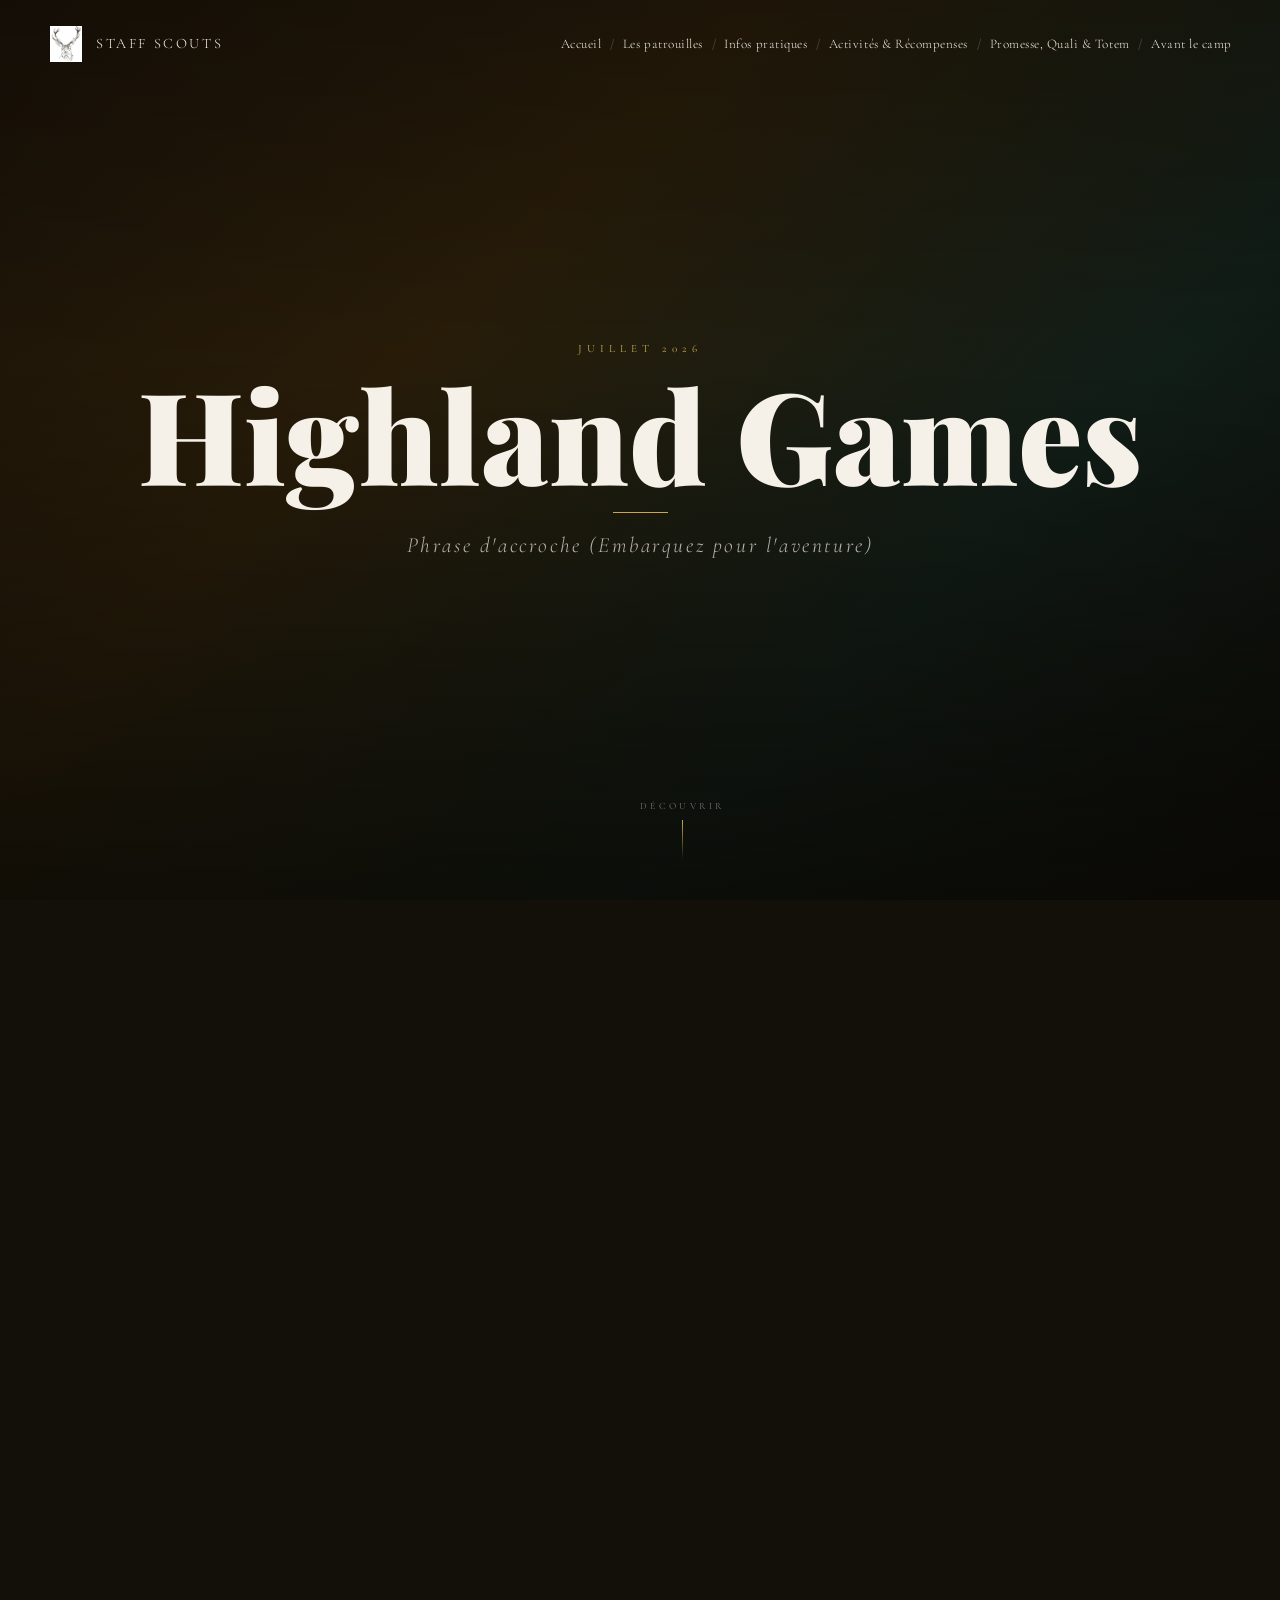
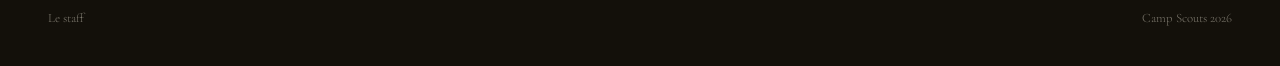
==== index.html @ 3e89b61b "logo staff scout" ====
<!DOCTYPE html>
<html lang="fr">
<head>
  <meta charset="UTF-8" />
  <meta name="viewport" content="width=device-width, initial-scale=1.0" />
  <title>Highland Games — Camp Scouts 2026</title>
  <link rel="preconnect" href="https://fonts.googleapis.com" />
  <link rel="preconnect" href="https://fonts.gstatic.com" crossorigin />
  <link href="https://fonts.googleapis.com/css2?family=Playfair+Display:ital,wght@0,700;0,900;1,700&family=Cormorant+Garamond:ital,wght@0,300;0,400;0,600;1,300;1,400&display=swap" rel="stylesheet" />
  <link rel="stylesheet" href="/assets/css/style.css" />
  <style>
    /* ── HERO ── */
    .hero {
      position: relative;
      height: 100vh;
      display: flex;
      flex-direction: column;
      overflow: hidden;
    }
    .hero-bg-fallback {
      position: absolute; inset: 0;
      background: linear-gradient(135deg, #1a1208 0%, #2c1f0a 35%, #12201a 70%, #0d0b08 100%);
    }
    .hero-bg {
      position: absolute; inset: 0;
      background-image: url('/assets/images/hero.jpg');
      background-size: cover;
      background-position: center;
      animation: slowZoom 18s ease-out forwards;
    }
    .hero-overlay {
      position: absolute; inset: 0;
      background: linear-gradient(to bottom, rgba(10,8,4,0.4) 0%, rgba(10,8,4,0.1) 40%, rgba(10,8,4,0.75) 100%);
    }
    @keyframes slowZoom {
      from { transform: scale(1.06); }
      to   { transform: scale(1.0); }
    }
    .hero-content {
      position: relative; z-index: 10;
      flex: 1;
      display: flex;
      flex-direction: column;
      align-items: center;
      justify-content: center;
      text-align: center;
      gap: 1.2rem;
    }
    .hero-eyebrow {
      font-size: 0.7rem;
      letter-spacing: 0.45em;
      text-transform: uppercase;
      color: var(--gold);
      opacity: 0;
      animation: fadeUp 0.9s ease 0.5s forwards;
    }
    .hero-title {
      font-family: 'Playfair Display', serif;
      font-size: clamp(4rem, 10vw, 8.5rem);
      font-weight: 900;
      line-height: 0.93;
      color: var(--cream);
      opacity: 0;
      animation: fadeUp 0.9s ease 0.75s forwards;
    }
    .hero-rule {
      width: 55px; height: 1px;
      background: var(--gold);
      opacity: 0;
      animation: fadeUp 0.9s ease 0.95s forwards;
    }
    .hero-sub {
      font-size: clamp(1rem, 2vw, 1.35rem);
      font-style: italic;
      font-weight: 300;
      color: rgba(245,240,232,0.72);
      letter-spacing: 0.12em;
      opacity: 0;
      animation: fadeUp 0.9s ease 1.1s forwards;
    }
    .scroll-hint {
      position: absolute;
      bottom: 2.5rem; left: 50%;
      transform: translateX(-50%);
      z-index: 10;
      display: flex;
      flex-direction: column;
      align-items: center;
      gap: 0.5rem;
      opacity: 0;
      animation: fadeUp 0.9s ease 1.5s forwards;
    }
    .scroll-hint span {
      font-size: 0.6rem;
      letter-spacing: 0.35em;
      text-transform: uppercase;
      color: rgba(245,240,232,0.45);
    }
    .scroll-line {
      width: 1px; height: 40px;
      background: linear-gradient(to bottom, var(--gold), transparent);
      animation: pulse 2s ease-in-out infinite;
    }
    @keyframes pulse {
      0%,100% { opacity: 0.4; } 50% { opacity: 1; }
    }

    /* ── INTRO ── */
    #intro { background: var(--dark2); }

    .theme-grid {
      display: grid;
      grid-template-columns: 1fr 1fr;
      gap: 4rem;
      align-items: center;
    }

    .theme-text p {
      font-size: 1.05rem;
      font-weight: 300;
      line-height: 1.9;
      color: var(--text);
      margin-bottom: 1.1rem;
    }
    .theme-text strong { color: var(--cream); font-weight: 600; }
    .signature {
      margin-top: 2rem;
      padding-top: 1.5rem;
      border-top: 1px solid rgba(201,168,76,0.2);
      font-style: italic;
      font-size: 0.95rem;
      color: var(--muted);
      line-height: 1.7;
    }

    .img-placeholder { aspect-ratio: 4/3; }

    .itinerary-banner {
      width: 100%;
      aspect-ratio: 16/5;
      background: var(--dark3);
      border-top: 1px solid rgba(201,168,76,0.15);
      border-bottom: 1px solid rgba(201,168,76,0.15);
      display: flex;
      flex-direction: column;
      align-items: center;
      justify-content: center;
      gap: 0.75rem;
      color: var(--muted);
      font-size: 0.75rem;
      letter-spacing: 0.12em;
      text-transform: uppercase;
      margin-top: 4rem;
    }
    .itinerary-banner svg {
      width: 32px; height: 32px;
      stroke: rgba(201,168,76,0.3);
      fill: none; stroke-width: 1;
    }

    /* ── QUICK LINKS ── */
    #quicklinks { background: var(--dark); }

    .links-grid {
      display: grid;
      grid-template-columns: repeat(3, 1fr);
      gap: 1.5rem;
    }

    .link-card {
      display: block;
      padding: 2rem 1.5rem;
      border: 1px solid rgba(201,168,76,0.2);
      text-decoration: none;
      color: var(--text);
      transition: all 0.3s ease;
      position: relative;
      overflow: hidden;
    }
    .link-card::before {
      content: '';
      position: absolute; inset: 0;
      background: rgba(201,168,76,0.04);
      opacity: 0;
      transition: opacity 0.3s;
    }
    .link-card:hover::before { opacity: 1; }
    .link-card:hover { border-color: rgba(201,168,76,0.5); }

    .link-card-tag {
      font-size: 0.6rem;
      letter-spacing: 0.35em;
      text-transform: uppercase;
      color: var(--gold);
      display: block;
      margin-bottom: 0.75rem;
    }
    .link-card h3 {
      font-family: 'Playfair Display', serif;
      font-size: 1.3rem;
      font-weight: 700;
      color: var(--cream);
      margin-bottom: 0.5rem;
    }
    .link-card p {
      font-size: 0.9rem;
      font-weight: 300;
      line-height: 1.6;
      color: var(--muted);
    }
    .link-card-arrow {
      display: block;
      margin-top: 1.5rem;
      font-size: 0.7rem;
      letter-spacing: 0.2em;
      text-transform: uppercase;
      color: var(--gold);
    }

    @media (max-width: 860px) {
      .theme-grid { grid-template-columns: 1fr; gap: 2.5rem; }
      .links-grid { grid-template-columns: 1fr; }
    }
  </style>
</head>
<body>

  <nav id="navbar">
    <a class="nav-logo" href="/">
      <img src="assets/images/logo_scout.png" alt="Logo Staff Scouts" />
      <span>Staff Scouts</span>
    </a>
    <ul class="nav-links">
      <li><a href="/">Accueil</a></li>
      <li><a href="/patrouilles">Les patrouilles</a></li>
      <li><a href="/infos">Infos pratiques</a></li>
      <li><a href="/activites">Activités &amp; Récompenses</a></li>
      <li><a href="/promesse">Promesse, Quali &amp; Totem</a></li>
      <li><a href="/avant">Avant le camp</a></li>
      <!-- <li><a href="/recap">Récap 2024–2025</a></li> -->
    </ul>
    <button class="burger" id="burger" aria-label="Menu">
      <span></span><span></span><span></span>
    </button>
  </nav>

  <div class="mobile-menu" id="mobileMenu">
    <a href="/" onclick="closeMenu()">Accueil</a>
    <a href="/patrouilles" onclick="closeMenu()">Les patrouilles</a>
    <a href="/infos" onclick="closeMenu()">Infos pratiques</a>
    <a href="/activites" onclick="closeMenu()">Activités &amp; Récompenses</a>
    <a href="/promesse" onclick="closeMenu()">Promesse, Quali &amp; Totem</a>
    <a href="/avant" onclick="closeMenu()">Avant le camp</a>
    <!-- <a href="/recap" onclick="closeMenu()">Récap 2024–2025</a> -->
  </div>

  <!-- HERO -->
  <section class="hero">
    <div class="hero-bg-fallback"></div>
    <div class="hero-bg"></div>
    <div class="hero-overlay"></div>
    <div class="hero-content">
      <span class="hero-eyebrow">Juillet 2026</span>
      <h1 class="hero-title">Highland Games</h1>
      <div class="hero-rule"></div>
      <p class="hero-sub">Phrase d'accroche (Embarquez pour l'aventure)</p>
    </div>
    <div class="scroll-hint">
      <span>Découvrir</span>
      <div class="scroll-line"></div>
    </div>
  </section>

  <!-- PRÉSENTATION -->
  <section id="intro">
    <div class="container-wide">
      <div class="theme-grid">
        <div class="theme-text reveal">
          <span class="section-tag">Le camp</span>
          <h2 class="section-title">Présentation du thème</h2>
          <div class="section-rule"></div>
          <p>Chers scouts, chers parents,</p>
          <p>Cet été, mettez votre kilt, saisissez votre hache et préparez-vous à en découdre… Les <strong>Highland Games</strong> vous attendent ! S'organisant tous les ans durant le printemps et l'été, les Highland Games sont une compétition sportive où des équipes s'affrontent dans le but de célébrer la culture écossaise. C'est une grande fête où les équipes s'affrontent sur des épreuves typiquement écossaises telles que le lancer de  perches, le tir à la corde ou encore le concours de cornemuse.</p>
          <p>Mais les Highland Games ne sont pas de simples compétitions, c'est tout un monde. Les landes brumeuses, les châteaux de pierre et les cornemuses qui résonnent et les clans prêts à tout pour défendre leur honneur créent une ambiance unique. Chaque patrouille formera son propre clan, avec ses couleurs, ses forces et ses traditions.</p>
          <p>À travers épreuves, constructions, veillées, ce camp sera placé sous le signe du dépassement de soi, de la solidarité et de la fraternité.</p>
          <p>Prêts à relever le défi ? Les tambours résonnent et les Highlands n'attendent plus que vous.</p>
          <div class="signature">
            Scoutement vôtre,<br>
            <strong style="color:var(--cream)">Le staff</strong> — Isard, Wapiti, Coendou, Koala et Brolga
          </div>
        </div>
        <div class="img-placeholder reveal">
          <svg viewBox="0 0 24 24"><rect x="3" y="3" width="18" height="18" rx="1"/><path d="M3 9h18M9 21V9"/></svg>
          Image du thème
        </div>
      </div>
    </div>
    <div class="itinerary-banner reveal">
      <svg viewBox="0 0 24 24"><circle cx="12" cy="12" r="10"/><path d="M2 12h20M12 2a15.3 15.3 0 0 1 4 10 15.3 15.3 0 0 1-4 10 15.3 15.3 0 0 1-4-10A15.3 15.3 0 0 1 12 2z"/></svg>
      Carte de l'itinéraire
    </div>
  </section>

  <!-- QUICK LINKS -->
  <section id="quicklinks">
    <div class="container-wide">
      <div style="text-align:center; margin-bottom:3rem;" class="reveal">
        <!-- <span class="section-tag">Navigation</span> -->
        <h2 class="section-title">Explorer le site</h2>
        <div class="section-rule centered"></div>
      </div>
      <div class="links-grid">
        <a class="link-card reveal" href="/patrouilles">
          <!-- <span class="link-card-tag">Organisation</span> -->
          <h3>Les patrouilles</h3>
          <p>Découvre ton clan et son histoire</p>
          <span class="link-card-arrow">Voir →</span>
        </a>
        <a class="link-card reveal" href="/infos">
          <!-- <span class="link-card-tag">Logistique</span> -->
          <h3>Infos pratiques</h3>
          <p>Dates, heures, emplacement du camp, prix du camp et documents à remplir.</p>
          <span class="link-card-arrow">Voir →</span>
        </a>
        <a class="link-card reveal" href="/avant">
          <!-- <span class="link-card-tag">Préparation</span> -->
          <h3>Avant le camp</h3>
          <p>Liste du matériel, documents à remettre et informations pour les parents.</p>
          <span class="link-card-arrow">Voir →</span>
        </a>
        <a class="link-card reveal" href="/activites">
          <!-- <span class="link-card-tag">Programme</span> -->
          <h3>Activités &amp; Récompenses</h3>
          <p>Découvrez les activités qui rythmeront le camp !</p>
          <span class="link-card-arrow">Voir →</span>
        </a>
        <a class="link-card reveal" href="/promesse">
          <!-- <span class="link-card-tag">Moments forts</span> -->
          <h3>Promesse, Quali &amp; Totem</h3>
          <p>Les grandes cérémonies qui marqueront ce camp.</p>
          <span class="link-card-arrow">Voir →</span>
        </a>
        <!-- <a class="link-card reveal" href="/recap">
          <span class="link-card-tag">Rétrospective</span>
          <h3>Récap 2024–2025</h3>
          <p>Retour sur l'année écoulée : charte, événements et moments partagés.</p>
          <span class="link-card-arrow">Voir →</span>
        </a> -->
      </div>
    </div>
  </section>

  <footer>
    <span>Le staff</span>
    <span>Camp Scouts 2026</span>
  </footer>

  <script src="/assets/js/main.js"></script>
</body>
</html>
---- assets/css/style.css ----
*, *::before, *::after { margin: 0; padding: 0; box-sizing: border-box; }

:root {
  --gold:       #c9a84c;
  --gold-light: #e8cc85;
  --cream:      #f5f0e8;
  --dark:       #0d0b08;
  --dark2:      #13100a;
  --dark3:      #1c1710;
  --text:       #d4cdc0;
  --muted:      rgba(212, 205, 192, 0.55);
}

html { scroll-behavior: smooth; }

body {
  font-family: 'Cormorant Garamond', serif;
  background: var(--dark);
  color: var(--text);
  overflow-x: hidden;
}

/* ── NAVBAR ── */
nav {
  position: fixed;
  top: 0; left: 0; right: 0;
  z-index: 100;
  display: flex;
  align-items: center;
  justify-content: space-between;
  padding: 1.6rem 3rem;
  transition: background 0.4s ease, padding 0.4s ease;
}

nav.scrolled {
  background: rgba(13, 11, 8, 0.92);
  backdrop-filter: blur(12px);
  padding: 1rem 3rem;
  border-bottom: 1px solid rgba(201, 168, 76, 0.15);
}

/* Sur les pages sans hero, la navbar est toujours opaque */
nav.opaque {
  background: rgba(13, 11, 8, 0.97);
  backdrop-filter: blur(12px);
  padding: 1rem 3rem;
  border-bottom: 1px solid rgba(201, 168, 76, 0.15);
}

.nav-logo {
  display: flex;
  align-items: center;
  gap: 0.75rem;
  text-decoration: none;
  color: var(--cream);
}

.nav-logo svg {
  width: 32px; height: 32px;
  fill: none;
  stroke: var(--cream);
  stroke-width: 1.5;
  stroke-linecap: round;
}

.nav-logo img {
  width: 36px;
  height: 36px;
  object-fit: contain;
}

.nav-logo span {
  font-size: 0.9rem;
  font-weight: 300;
  letter-spacing: 0.18em;
  text-transform: uppercase;
}

.nav-links {
  display: flex;
  align-items: center;
  list-style: none;
}

.nav-links li { display: flex; align-items: center; }

.nav-links li:not(:last-child)::after {
  content: '/';
  color: rgba(245,240,232,0.3);
  margin: 0 0.55rem;
  font-size: 0.8rem;
}

.nav-links a {
  color: var(--cream);
  text-decoration: none;
  font-size: 0.82rem;
  font-weight: 300;
  letter-spacing: 0.04em;
  transition: color 0.25s;
  white-space: nowrap;
}

.nav-links a:hover,
.nav-links a.active { color: var(--gold); }

/* Burger */
.burger {
  display: none;
  flex-direction: column;
  gap: 5px;
  cursor: pointer;
  background: none;
  border: none;
  padding: 4px;
}
.burger span {
  display: block;
  width: 24px; height: 1px;
  background: var(--cream);
  transition: all 0.3s ease;
}
.burger.open span:nth-child(1) { transform: translateY(6px) rotate(45deg); }
.burger.open span:nth-child(2) { opacity: 0; }
.burger.open span:nth-child(3) { transform: translateY(-6px) rotate(-45deg); }

.mobile-menu {
  display: none;
  position: fixed;
  inset: 0;
  background: rgba(13,11,8,0.97);
  z-index: 99;
  flex-direction: column;
  align-items: center;
  justify-content: center;
  gap: 2rem;
}
.mobile-menu.open { display: flex; }
.mobile-menu a {
  color: var(--cream);
  text-decoration: none;
  font-family: 'Playfair Display', serif;
  font-size: 2rem;
  font-weight: 700;
  transition: color 0.25s;
}
.mobile-menu a:hover { color: var(--gold); }

/* ── PAGE HEADER (pages sans hero) ── */
.page-header {
  padding: 10rem 2rem 5rem;
  text-align: center;
  background: var(--dark2);
  border-bottom: 1px solid rgba(201,168,76,0.15);
}

.page-tag {
  font-size: 0.65rem;
  letter-spacing: 0.4em;
  text-transform: uppercase;
  color: var(--gold);
  font-weight: 400;
  display: block;
  margin-bottom: 1rem;
}

.page-title {
  font-family: 'Playfair Display', serif;
  font-size: clamp(2.5rem, 6vw, 4.5rem);
  font-weight: 900;
  color: var(--cream);
  line-height: 1;
}

.page-rule {
  width: 45px; height: 1px;
  background: var(--gold);
  margin: 1.5rem auto 0;
}

/* ── SECTIONS COMMUNES ── */
section { padding: 6rem 0; }

.container {
  max-width: 900px;
  margin: 0 auto;
  padding: 0 2rem;
}

.container-wide {
  max-width: 1100px;
  margin: 0 auto;
  padding: 0 2rem;
}

.section-tag {
  font-size: 0.65rem;
  letter-spacing: 0.4em;
  text-transform: uppercase;
  color: var(--gold);
  font-weight: 400;
  display: block;
  margin-bottom: 1rem;
}

.section-title {
  font-family: 'Playfair Display', serif;
  font-size: clamp(2rem, 5vw, 3.2rem);
  font-weight: 700;
  color: var(--cream);
  line-height: 1.1;
}

.section-rule {
  width: 45px; height: 1px;
  background: var(--gold);
  margin: 1.5rem 0 2rem;
}

.section-rule.centered { margin: 1.5rem auto 2rem; }

/* ── PLACEHOLDERS ── */
.img-placeholder {
  background: var(--dark3);
  border: 1px solid rgba(201,168,76,0.2);
  display: flex;
  flex-direction: column;
  align-items: center;
  justify-content: center;
  gap: 0.75rem;
  color: var(--muted);
  font-size: 0.75rem;
  letter-spacing: 0.12em;
  text-transform: uppercase;
}

.img-placeholder svg {
  width: 32px; height: 32px;
  stroke: rgba(201,168,76,0.3);
  fill: none; stroke-width: 1;
}

.video-wrapper {
  position: relative;
  width: 100%;
  aspect-ratio: 16/9;
  background: var(--dark3);
  border: 1px solid rgba(201,168,76,0.15);
  overflow: hidden;
}

.video-wrapper iframe {
  position: absolute; inset: 0;
  width: 100%; height: 100%;
  border: none;
}

.video-placeholder {
  position: absolute; inset: 0;
  display: flex;
  flex-direction: column;
  align-items: center;
  justify-content: center;
  gap: 1rem;
  color: var(--muted);
  font-size: 0.75rem;
  letter-spacing: 0.12em;
  text-transform: uppercase;
}

.video-placeholder svg {
  width: 48px; height: 48px;
  stroke: rgba(201,168,76,0.3);
  fill: none; stroke-width: 1;
}

/* ── BOUTONS ── */
.btn-download {
  display: inline-flex;
  align-items: center;
  gap: 0.6rem;
  padding: 0.75rem 1.5rem;
  border: 1px solid rgba(201,168,76,0.5);
  color: var(--gold);
  text-decoration: none;
  font-size: 0.78rem;
  letter-spacing: 0.15em;
  text-transform: uppercase;
  font-family: 'Cormorant Garamond', serif;
  background: transparent;
  transition: all 0.25s ease;
  cursor: pointer;
}

.btn-download:hover {
  background: rgba(201,168,76,0.08);
  border-color: var(--gold);
  color: var(--gold-light);
}

.btn-download svg {
  width: 14px; height: 14px;
  stroke: currentColor; fill: none; stroke-width: 1.5;
}

/* ── FOOTER ── */
footer {
  background: var(--dark2);
  border-top: 1px solid rgba(201,168,76,0.15);
  padding: 2.5rem 3rem;
  display: flex;
  align-items: center;
  justify-content: space-between;
  font-size: 0.8rem;
  font-weight: 300;
  color: var(--muted);
}

/* ── ANIMATIONS ── */
@keyframes fadeUp {
  from { opacity: 0; transform: translateY(22px); }
  to   { opacity: 1; transform: translateY(0); }
}

.reveal {
  opacity: 0;
  transform: translateY(28px);
  transition: opacity 0.8s ease, transform 0.8s ease;
}
.reveal.visible { opacity: 1; transform: translateY(0); }

/* ── RESPONSIVE ── */
@media (max-width: 860px) {
  nav, nav.opaque { padding: 1.4rem 1.5rem; }
  nav.scrolled    { padding: 0.9rem 1.5rem; }
  .nav-links { display: none; }
  .burger    { display: flex; }
  footer { flex-direction: column; gap: 0.5rem; text-align: center; }
}
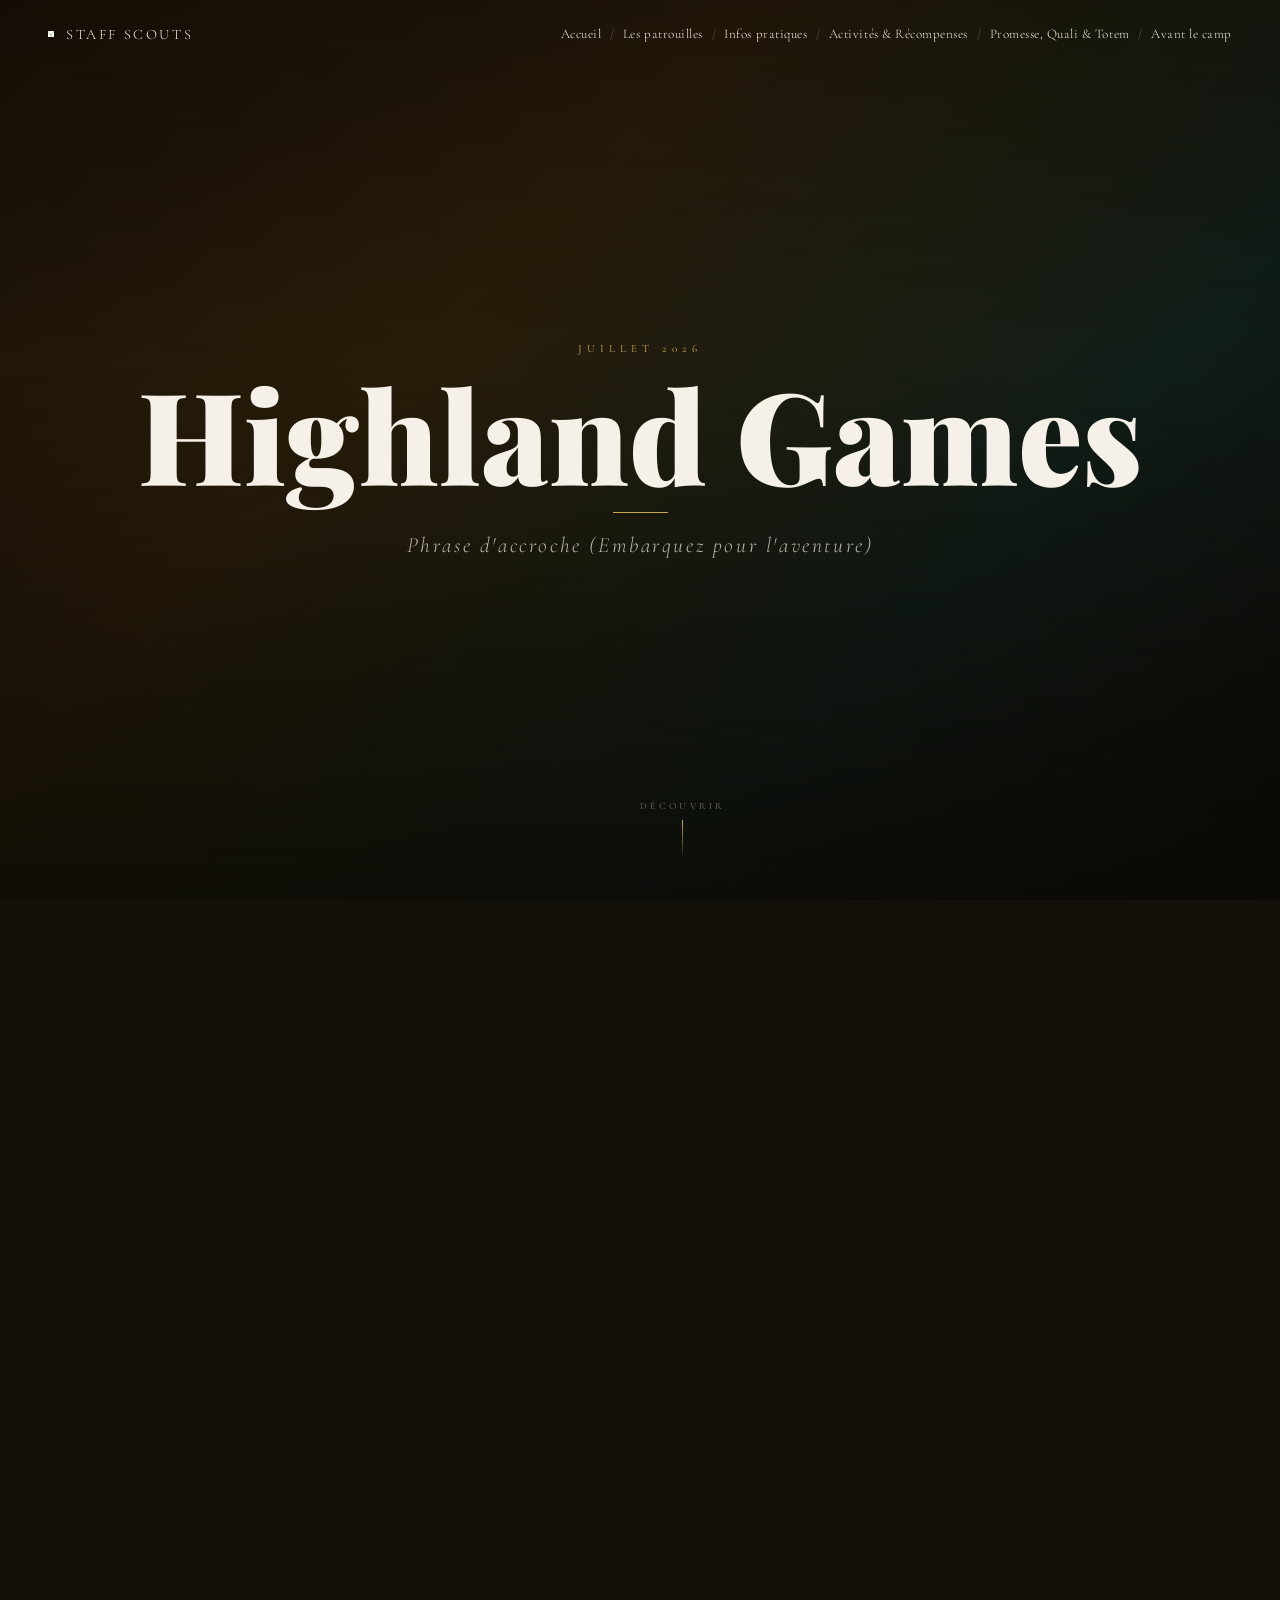
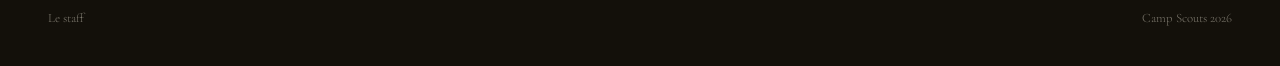
==== commit 43aefa48: "test background image" ====
--- a/index.html
+++ b/index.html
@@ -23,7 +23,7 @@
     }
     .hero-bg {
       position: absolute; inset: 0;
-      background-image: url('/assets/images/hero.jpg');
+      background-image: url('/assets/images/highland_1');
       background-size: cover;
       background-position: center;
       animation: slowZoom 18s ease-out forwards;
--- a/assets/css/style.css
+++ b/assets/css/style.css
@@ -64,8 +64,8 @@
 }
 
 .nav-logo img {
-  width: 36px;
-  height: 36px;
+  width: 6px;
+  height: 6px;
   object-fit: contain;
 }
 
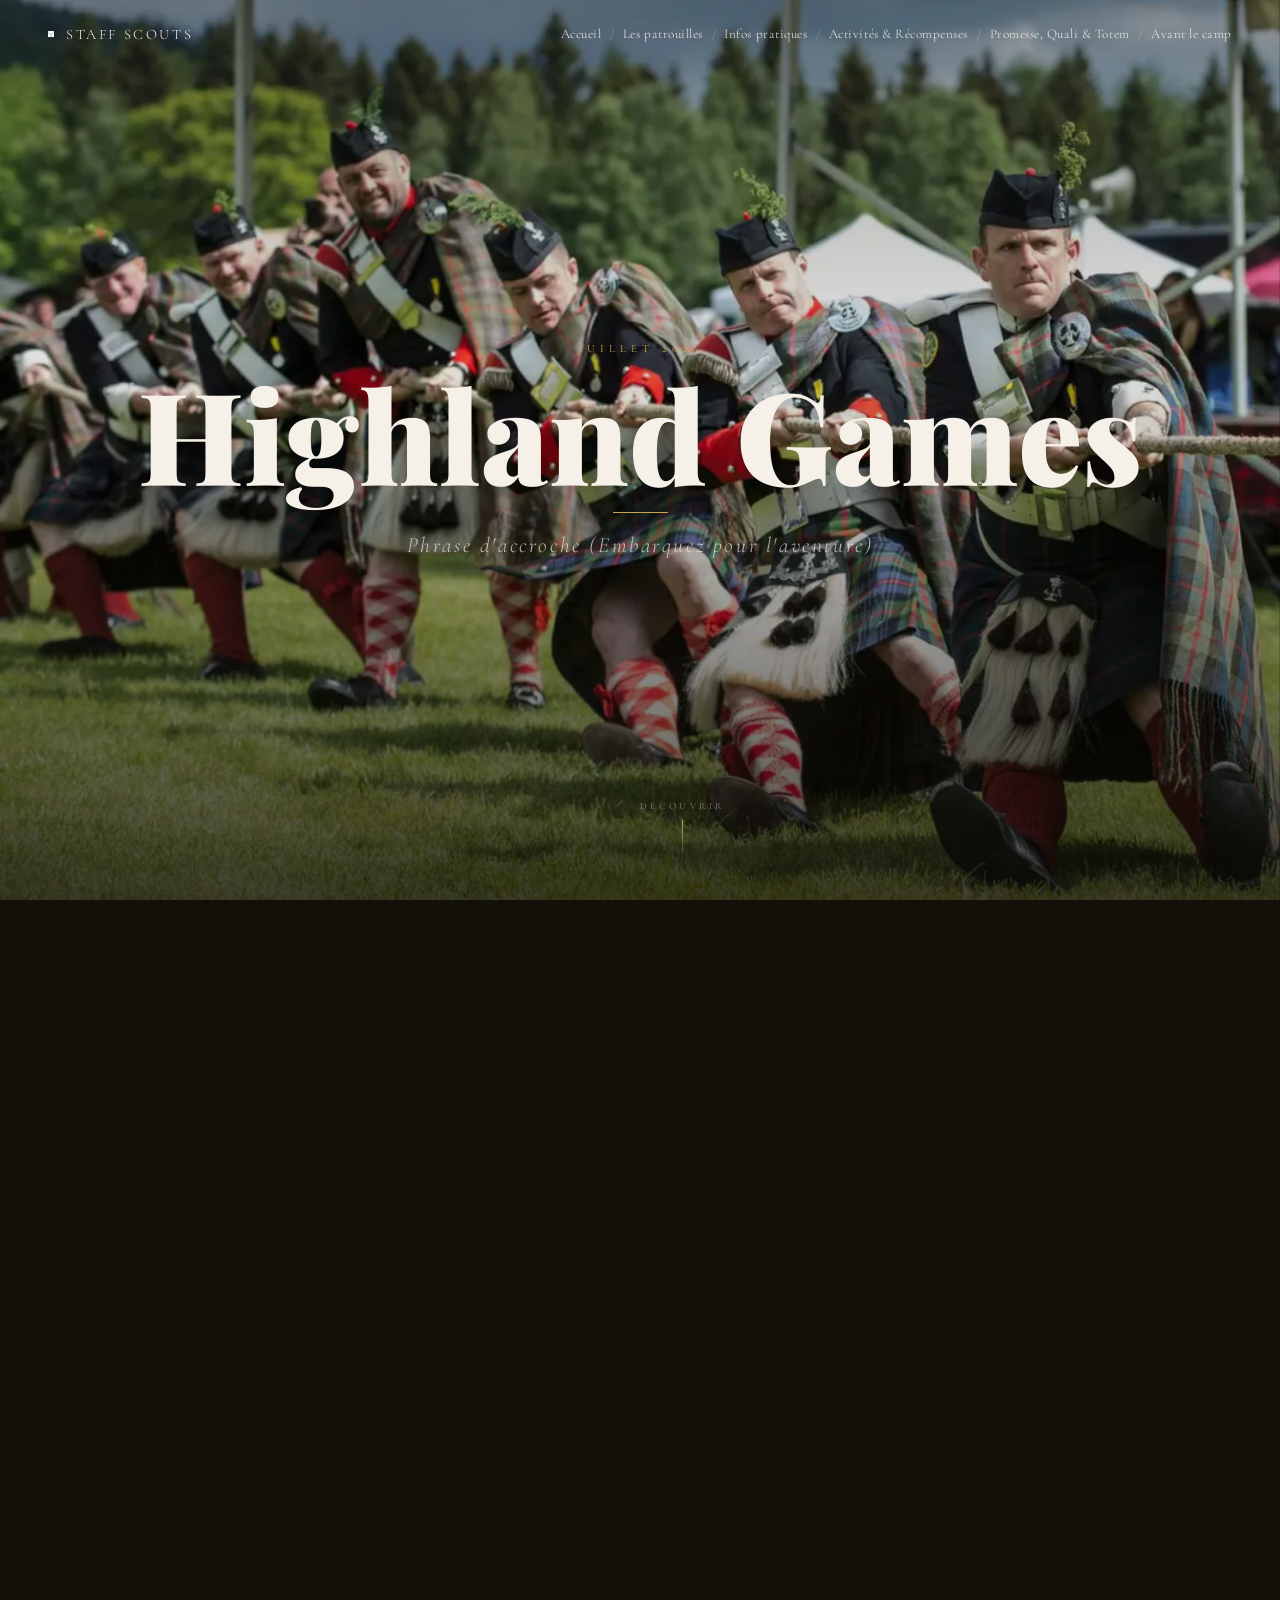
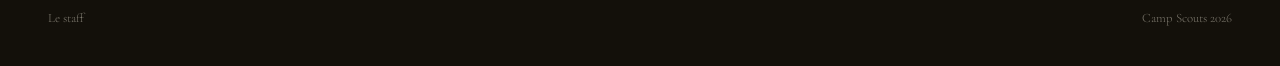
==== commit 68c26203: "image thème" ====
--- a/index.html
+++ b/index.html
@@ -23,7 +23,7 @@
     }
     .hero-bg {
       position: absolute; inset: 0;
-      background-image: url('/assets/images/highland_1');
+      background-image: url('/assets/images/highland_1.png');
       background-size: cover;
       background-position: center;
       animation: slowZoom 18s ease-out forwards;
@@ -290,7 +290,7 @@
           </div>
         </div>
         <div class="img-placeholder reveal">
-          <svg viewBox="0 0 24 24"><rect x="3" y="3" width="18" height="18" rx="1"/><path d="M3 9h18M9 21V9"/></svg>
+          <img src="/assets/images/highlands_wikipedia.jpg" alt="Image du thème" class="reveal" style="width:100%; aspect-ratio:4/3; object-fit:cover;" />
           Image du thème
         </div>
       </div>
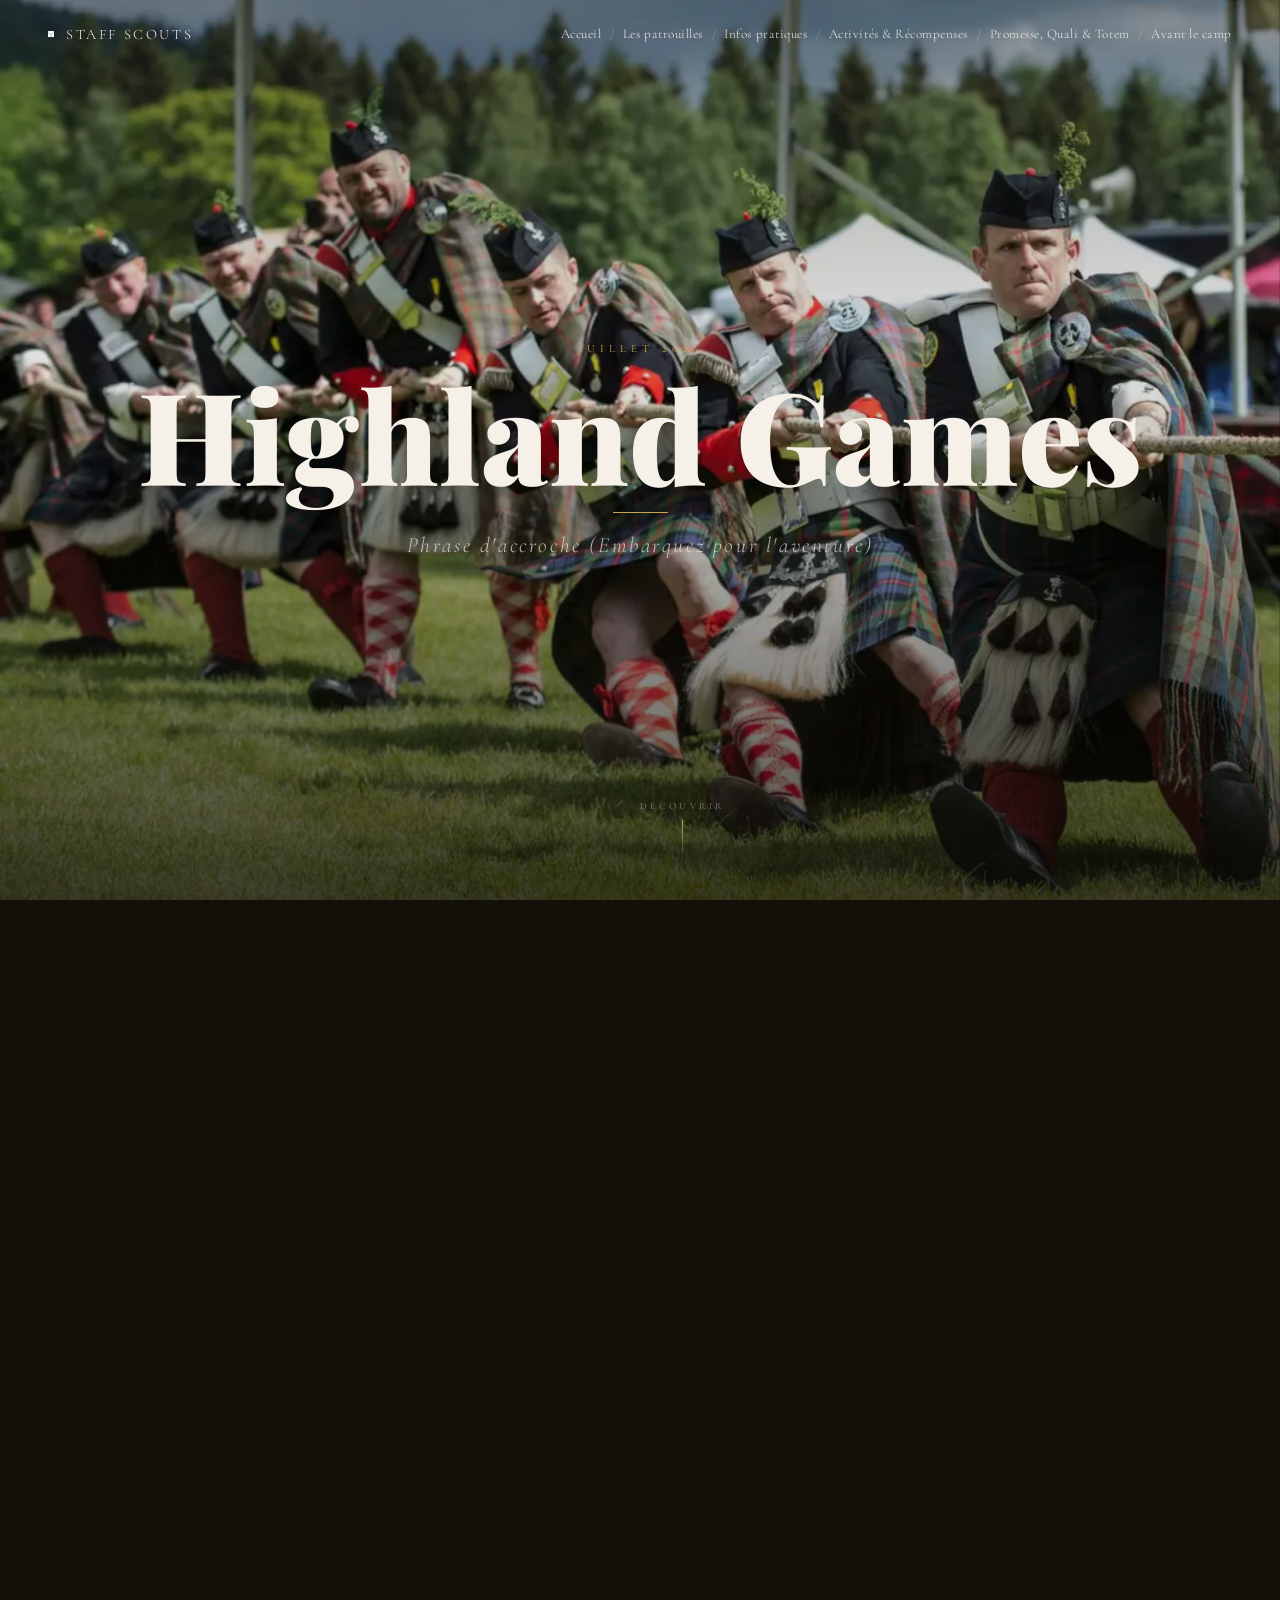
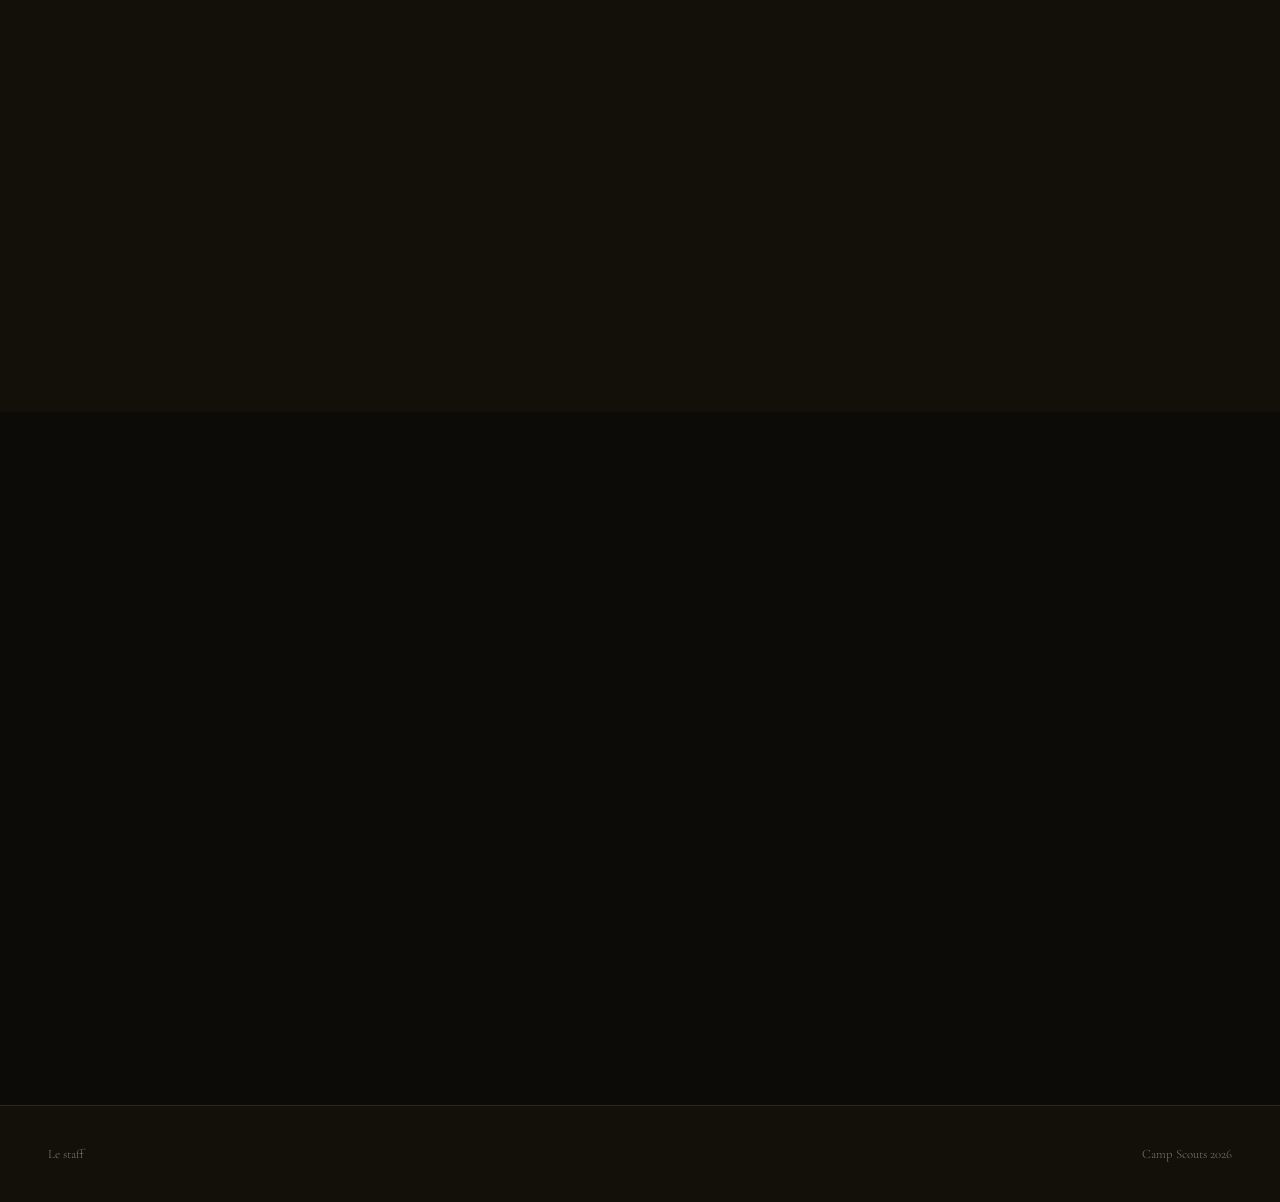
==== commit 45264730: "images of kilt and blasons" ====
--- a/index.html
+++ b/index.html
@@ -291,14 +291,13 @@
         </div>
         <div class="img-placeholder reveal">
           <img src="/assets/images/highlands_wikipedia.jpg" alt="Image du thème" class="reveal" style="width:100%; aspect-ratio:4/3; object-fit:cover;" />
-          Image du thème
         </div>
       </div>
     </div>
-    <div class="itinerary-banner reveal">
+    <!-- <div class="itinerary-banner reveal">
       <svg viewBox="0 0 24 24"><circle cx="12" cy="12" r="10"/><path d="M2 12h20M12 2a15.3 15.3 0 0 1 4 10 15.3 15.3 0 0 1-4 10 15.3 15.3 0 0 1-4-10A15.3 15.3 0 0 1 12 2z"/></svg>
       Carte de l'itinéraire
-    </div>
+    </div> -->
   </section>
 
   <!-- QUICK LINKS -->
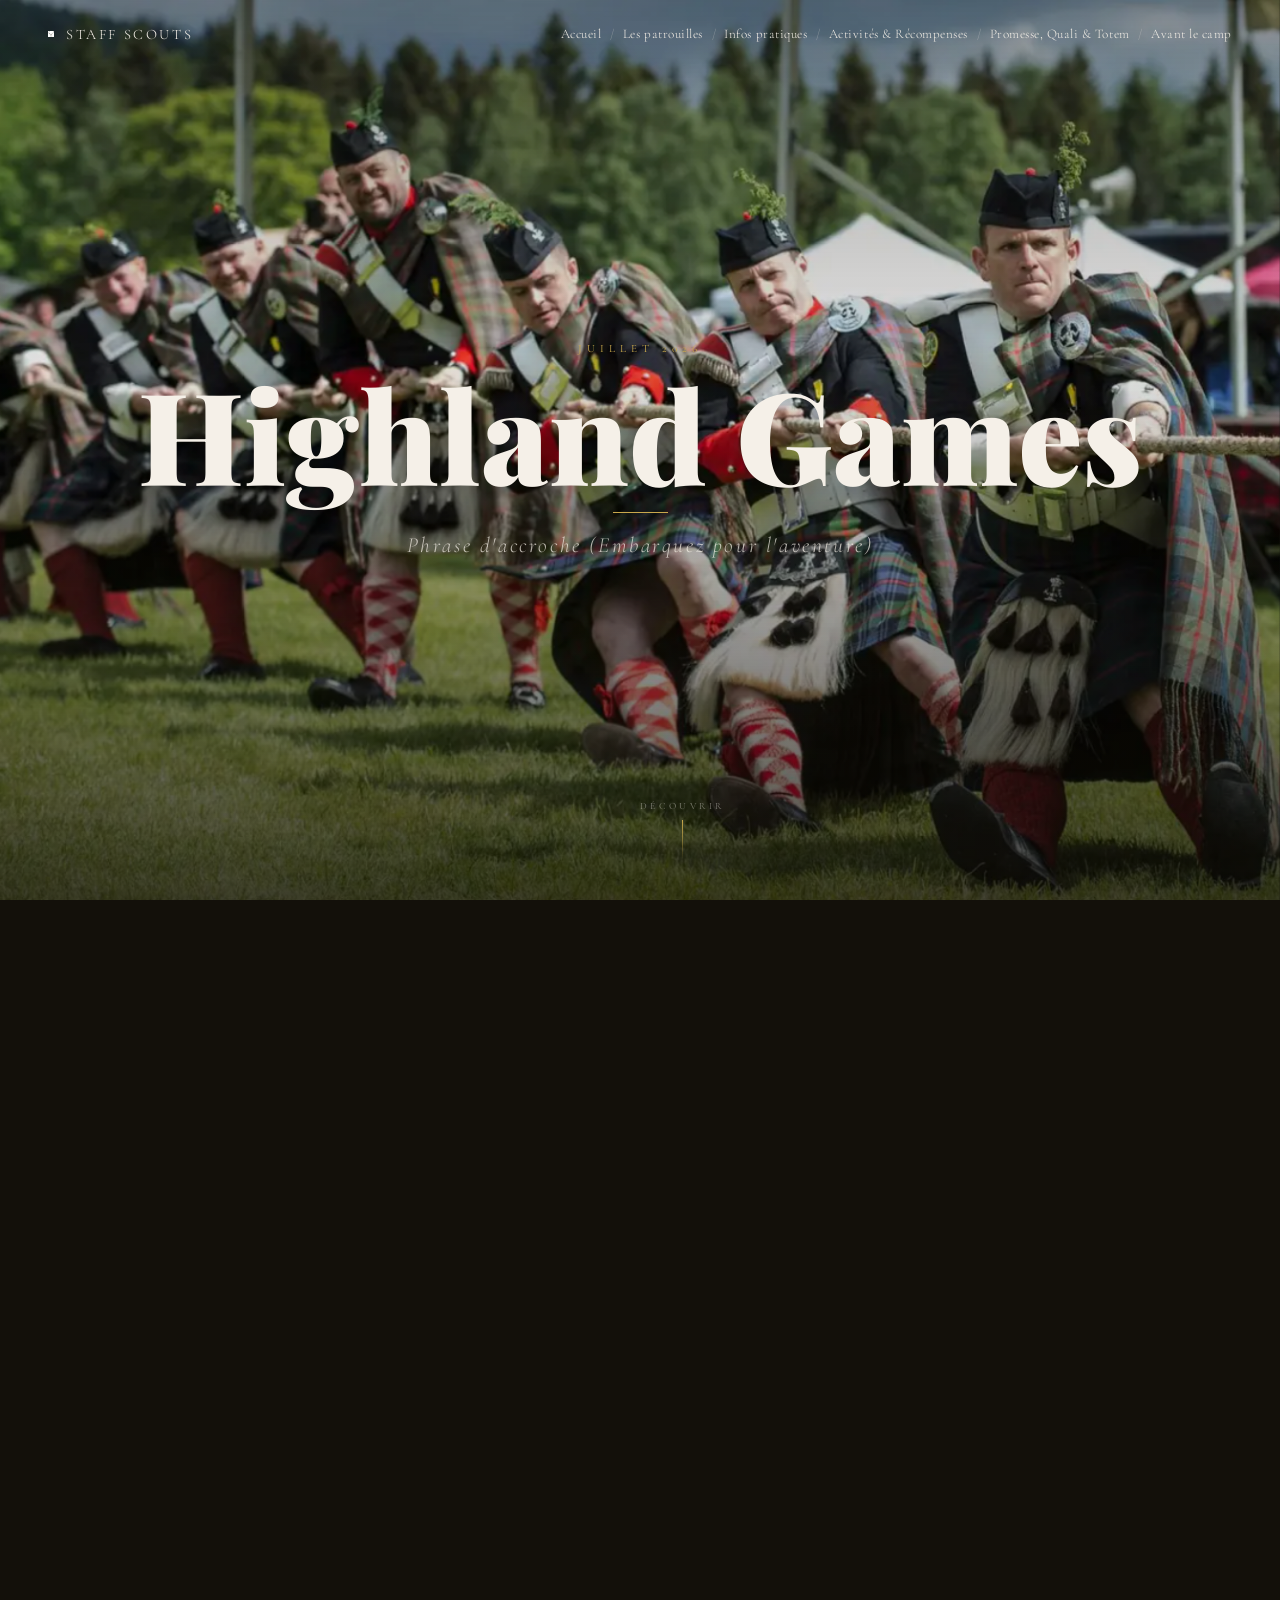
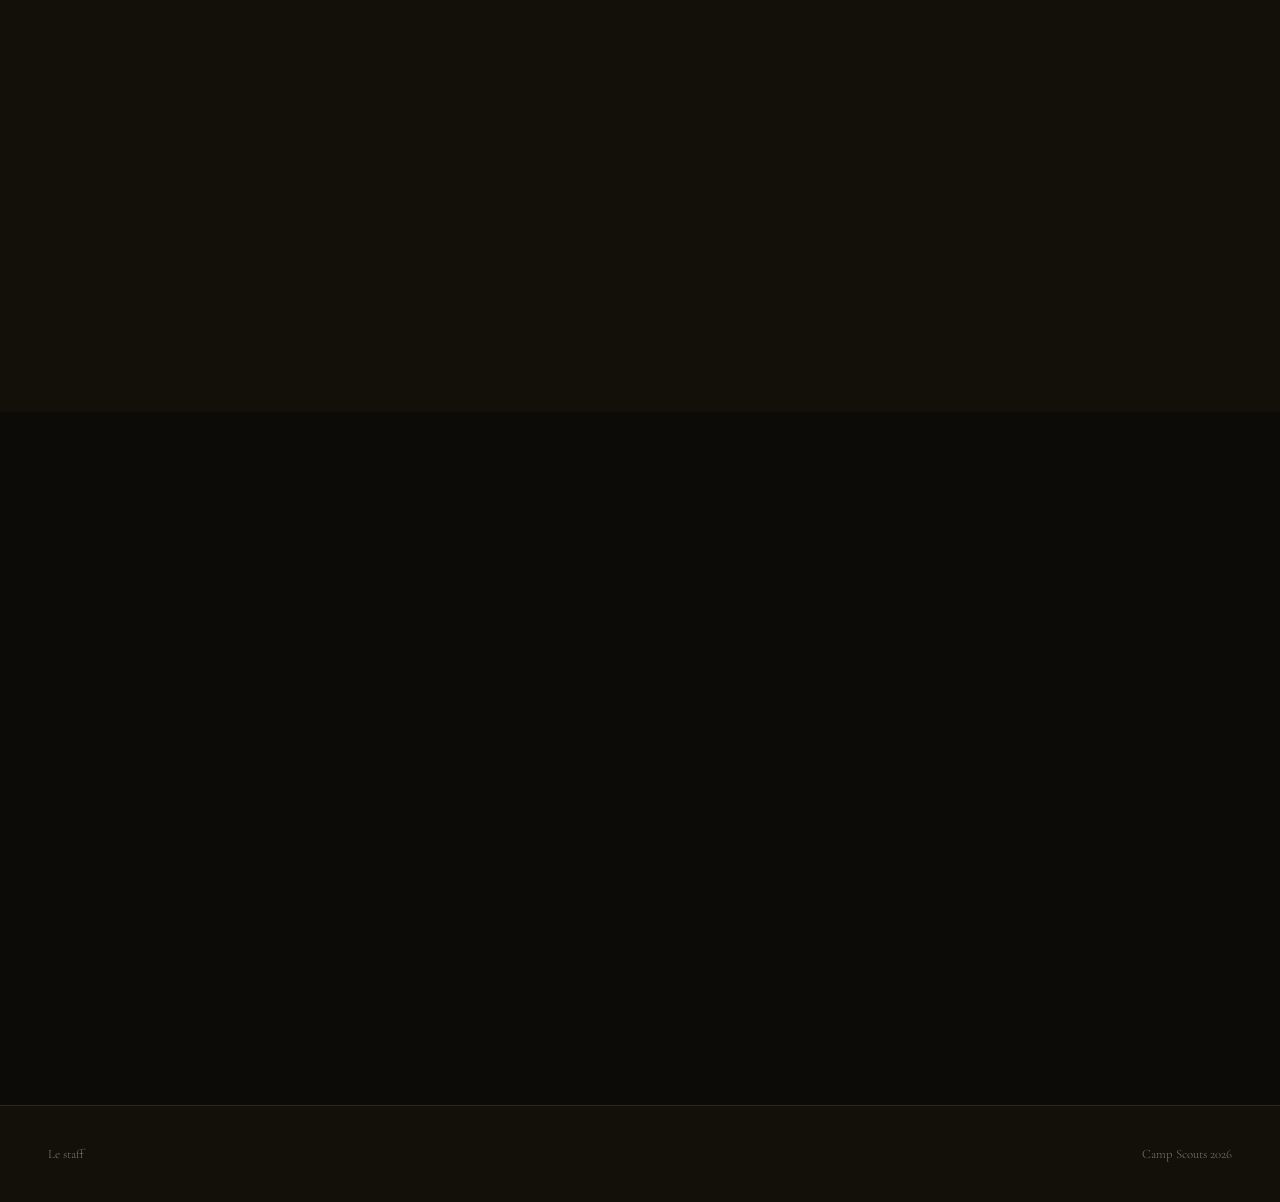
==== commit c1493b9b: "adjust shadows" ====
--- a/index.html
+++ b/index.html
@@ -53,6 +53,7 @@
       color: var(--gold);
       opacity: 0;
       animation: fadeUp 0.9s ease 0.5s forwards;
+      text-shadow: 0 3px 8px rgba(0,0,0,0.8);
     }
     .hero-title {
       font-family: 'Playfair Display', serif;
@@ -95,6 +96,7 @@
       letter-spacing: 0.35em;
       text-transform: uppercase;
       color: rgba(245,240,232,0.45);
+      text-shadow: 0 3px 8px rgba(0,0,0,0.8);
     }
     .scroll-line {
       width: 1px; height: 40px;
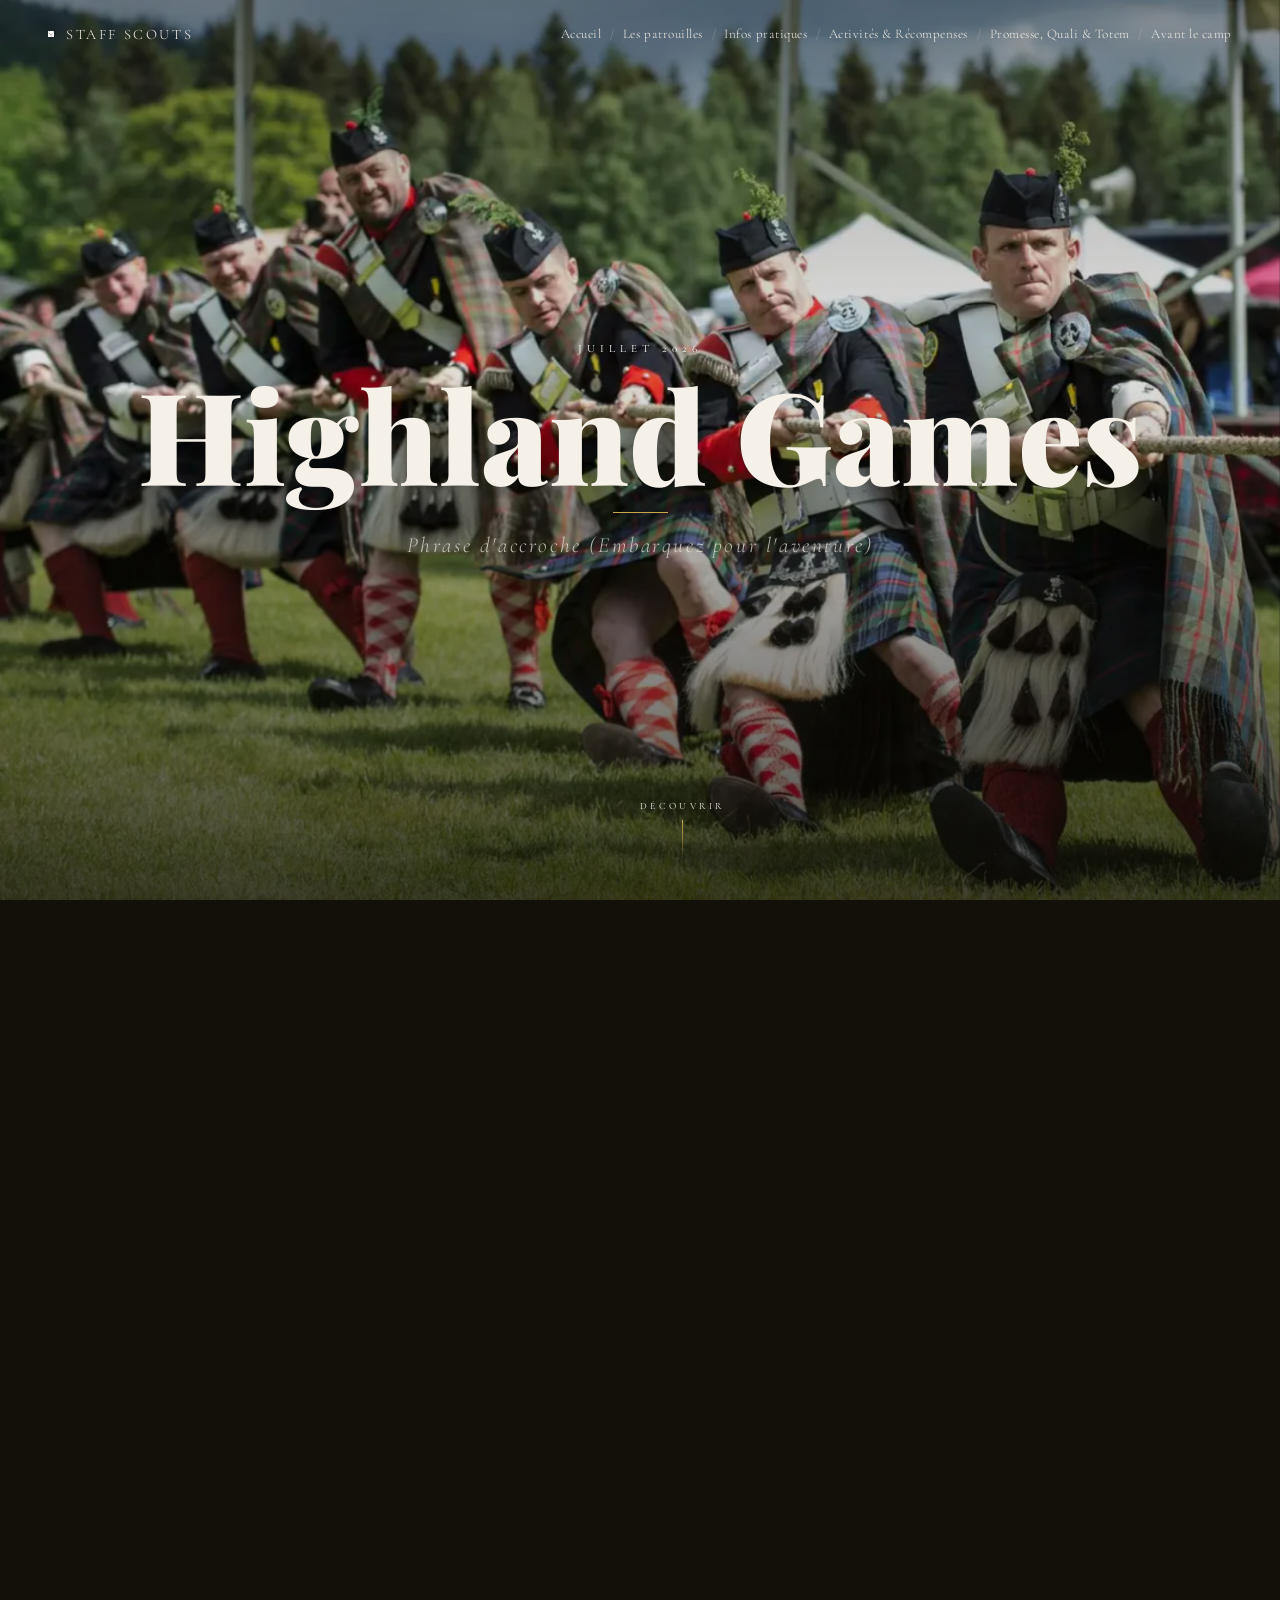
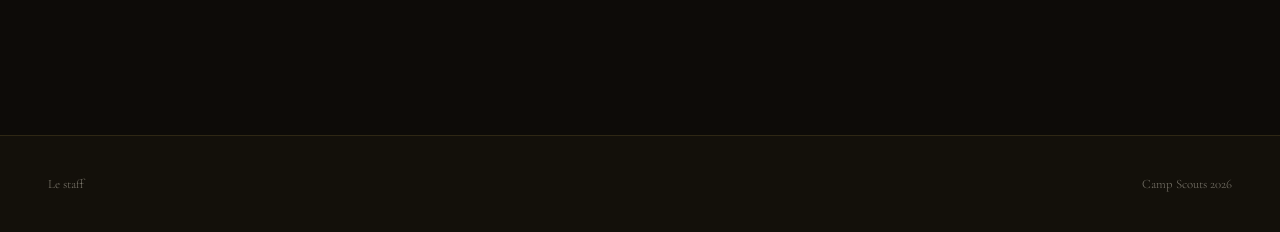
==== commit 80db2f56: "implement video" ====
--- a/index.html
+++ b/index.html
@@ -50,7 +50,7 @@
       font-size: 0.7rem;
       letter-spacing: 0.45em;
       text-transform: uppercase;
-      color: var(--gold);
+      color: #ffffff;
       opacity: 0;
       animation: fadeUp 0.9s ease 0.5s forwards;
       text-shadow: 0 3px 8px rgba(0,0,0,0.8);
@@ -95,7 +95,7 @@
       font-size: 0.6rem;
       letter-spacing: 0.35em;
       text-transform: uppercase;
-      color: rgba(245,240,232,0.45);
+      color: rgb(245, 240, 232);
       text-shadow: 0 3px 8px rgba(0,0,0,0.8);
     }
     .scroll-line {
@@ -295,6 +295,10 @@
           <img src="/assets/images/highlands_wikipedia.jpg" alt="Image du thème" class="reveal" style="width:100%; aspect-ratio:4/3; object-fit:cover;" />
         </div>
       </div>
+
+      <div class="video-wrapper reveal" style="margin-top: 3rem;">
+        <iframe src="https://www.youtube.com/embed/dQw4w9WgXcQ" allowfullscreen></iframe>
+      </div>
     </div>
     <!-- <div class="itinerary-banner reveal">
       <svg viewBox="0 0 24 24"><circle cx="12" cy="12" r="10"/><path d="M2 12h20M12 2a15.3 15.3 0 0 1 4 10 15.3 15.3 0 0 1-4 10 15.3 15.3 0 0 1-4-10A15.3 15.3 0 0 1 12 2z"/></svg>
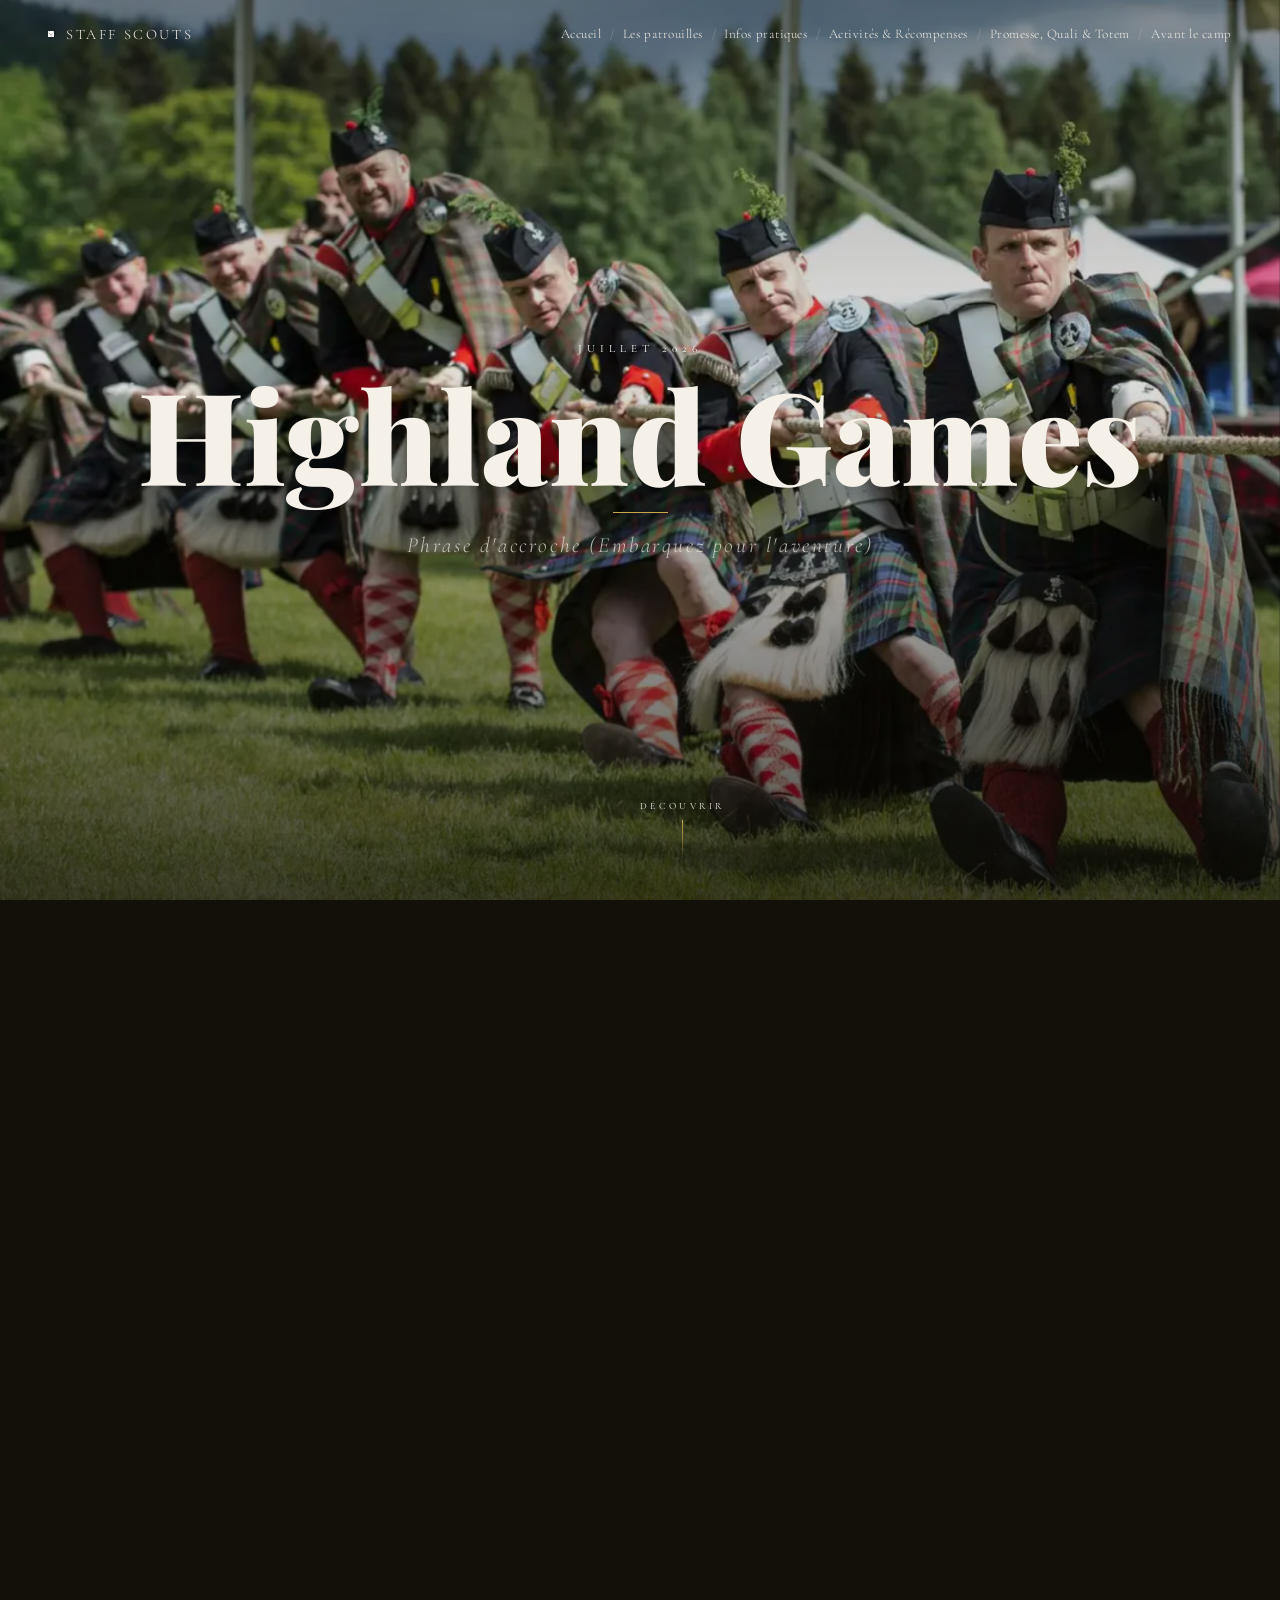
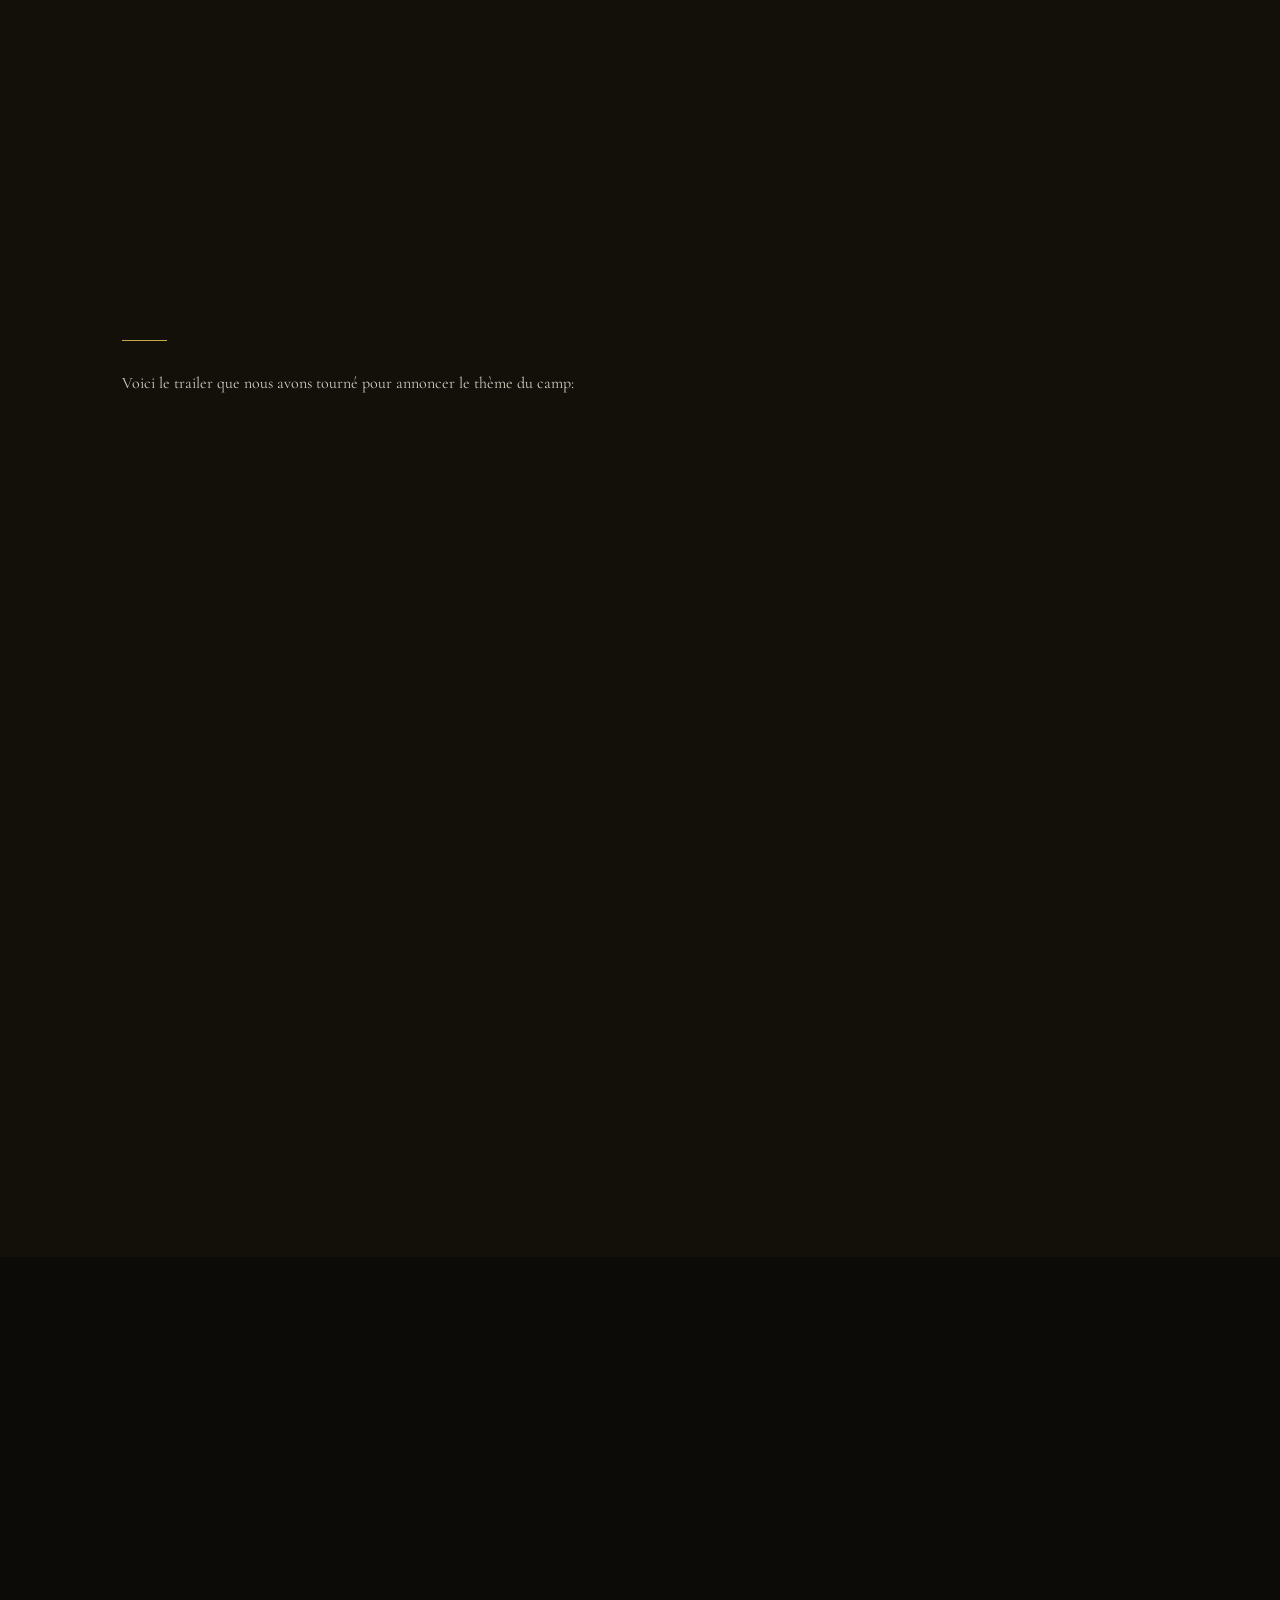
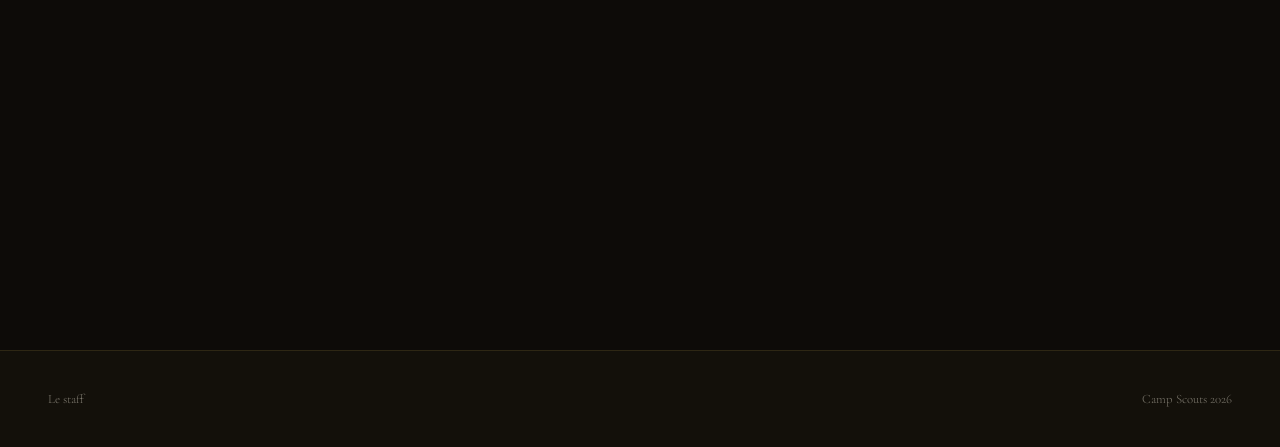
==== commit 7936cce0: "corrections infos" ====
--- a/index.html
+++ b/index.html
@@ -296,6 +296,9 @@
         </div>
       </div>
 
+      <div class="section-rule"></div>
+        <p>Voici le trailer que nous avons tourné pour annoncer le thème du camp:</p>
+      </div>
       <div class="video-wrapper reveal" style="margin-top: 3rem;">
         <iframe src="https://www.youtube.com/embed/dQw4w9WgXcQ" allowfullscreen></iframe>
       </div>
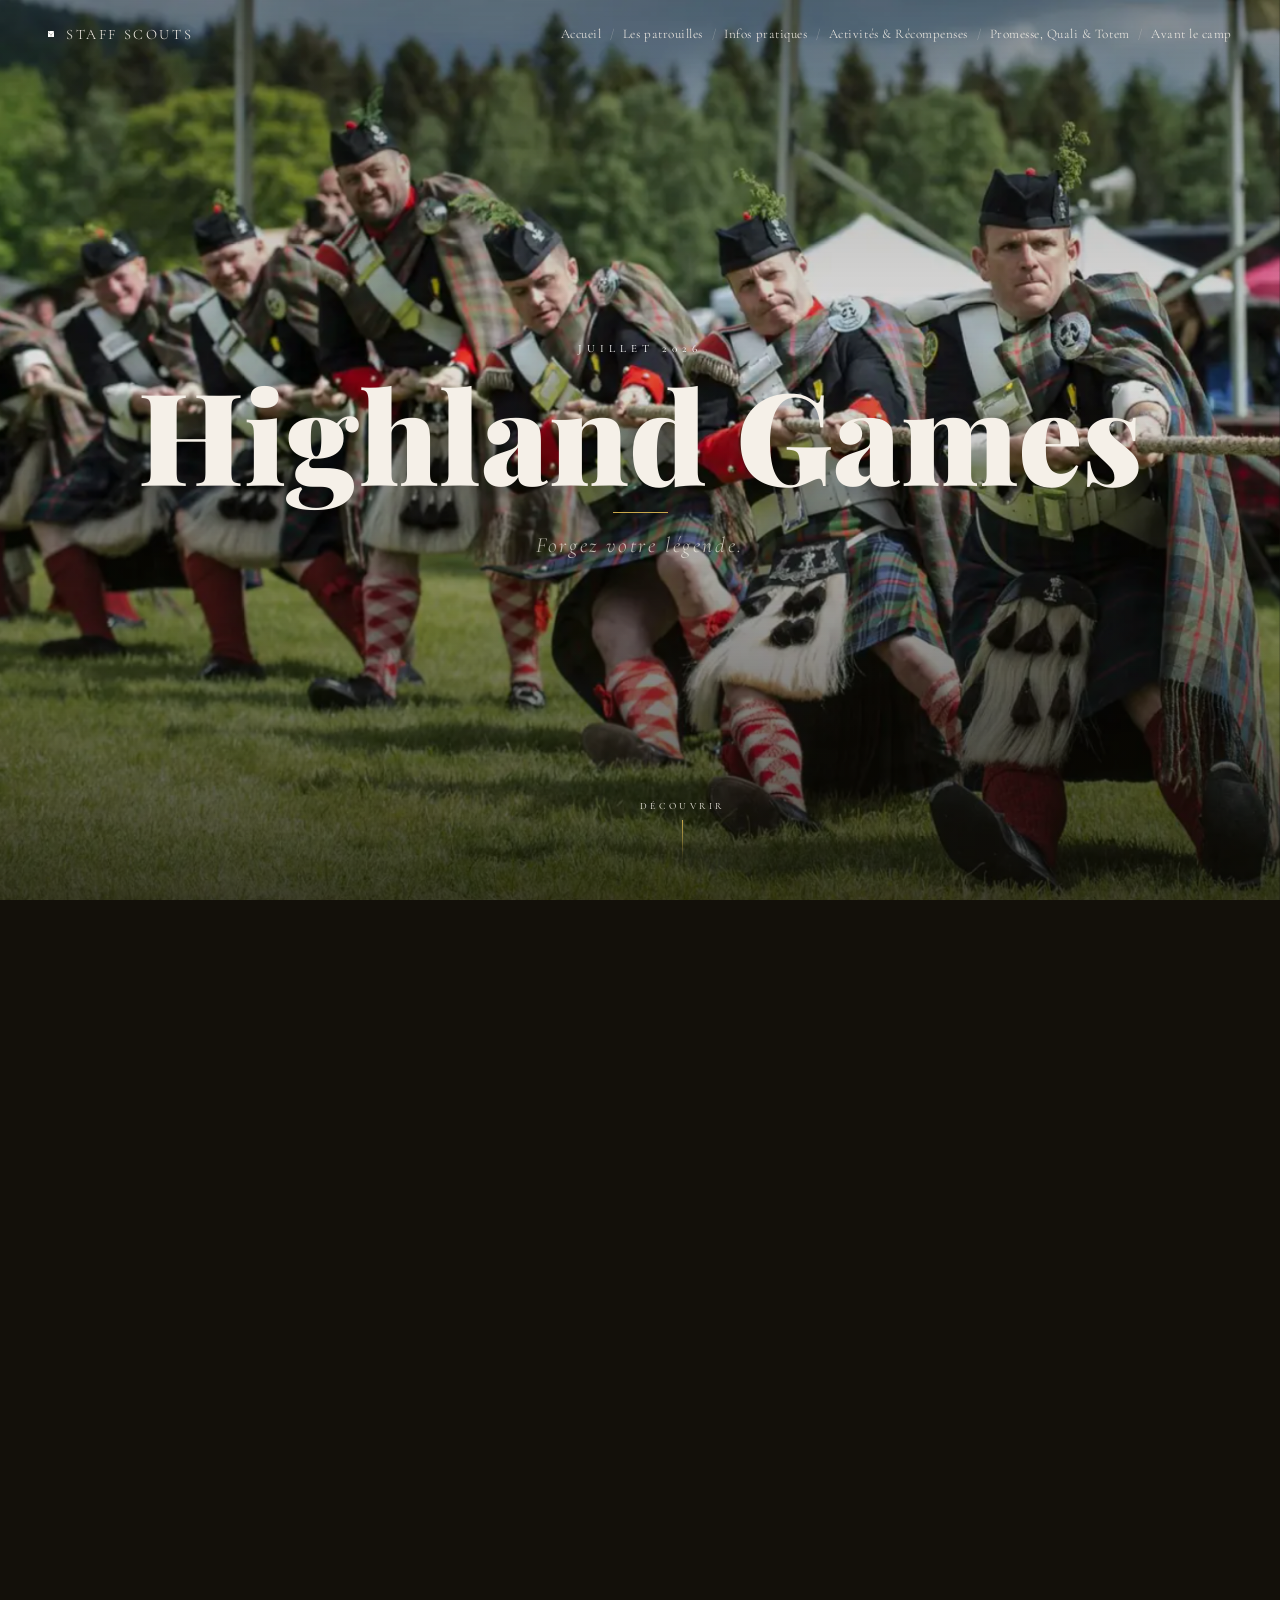
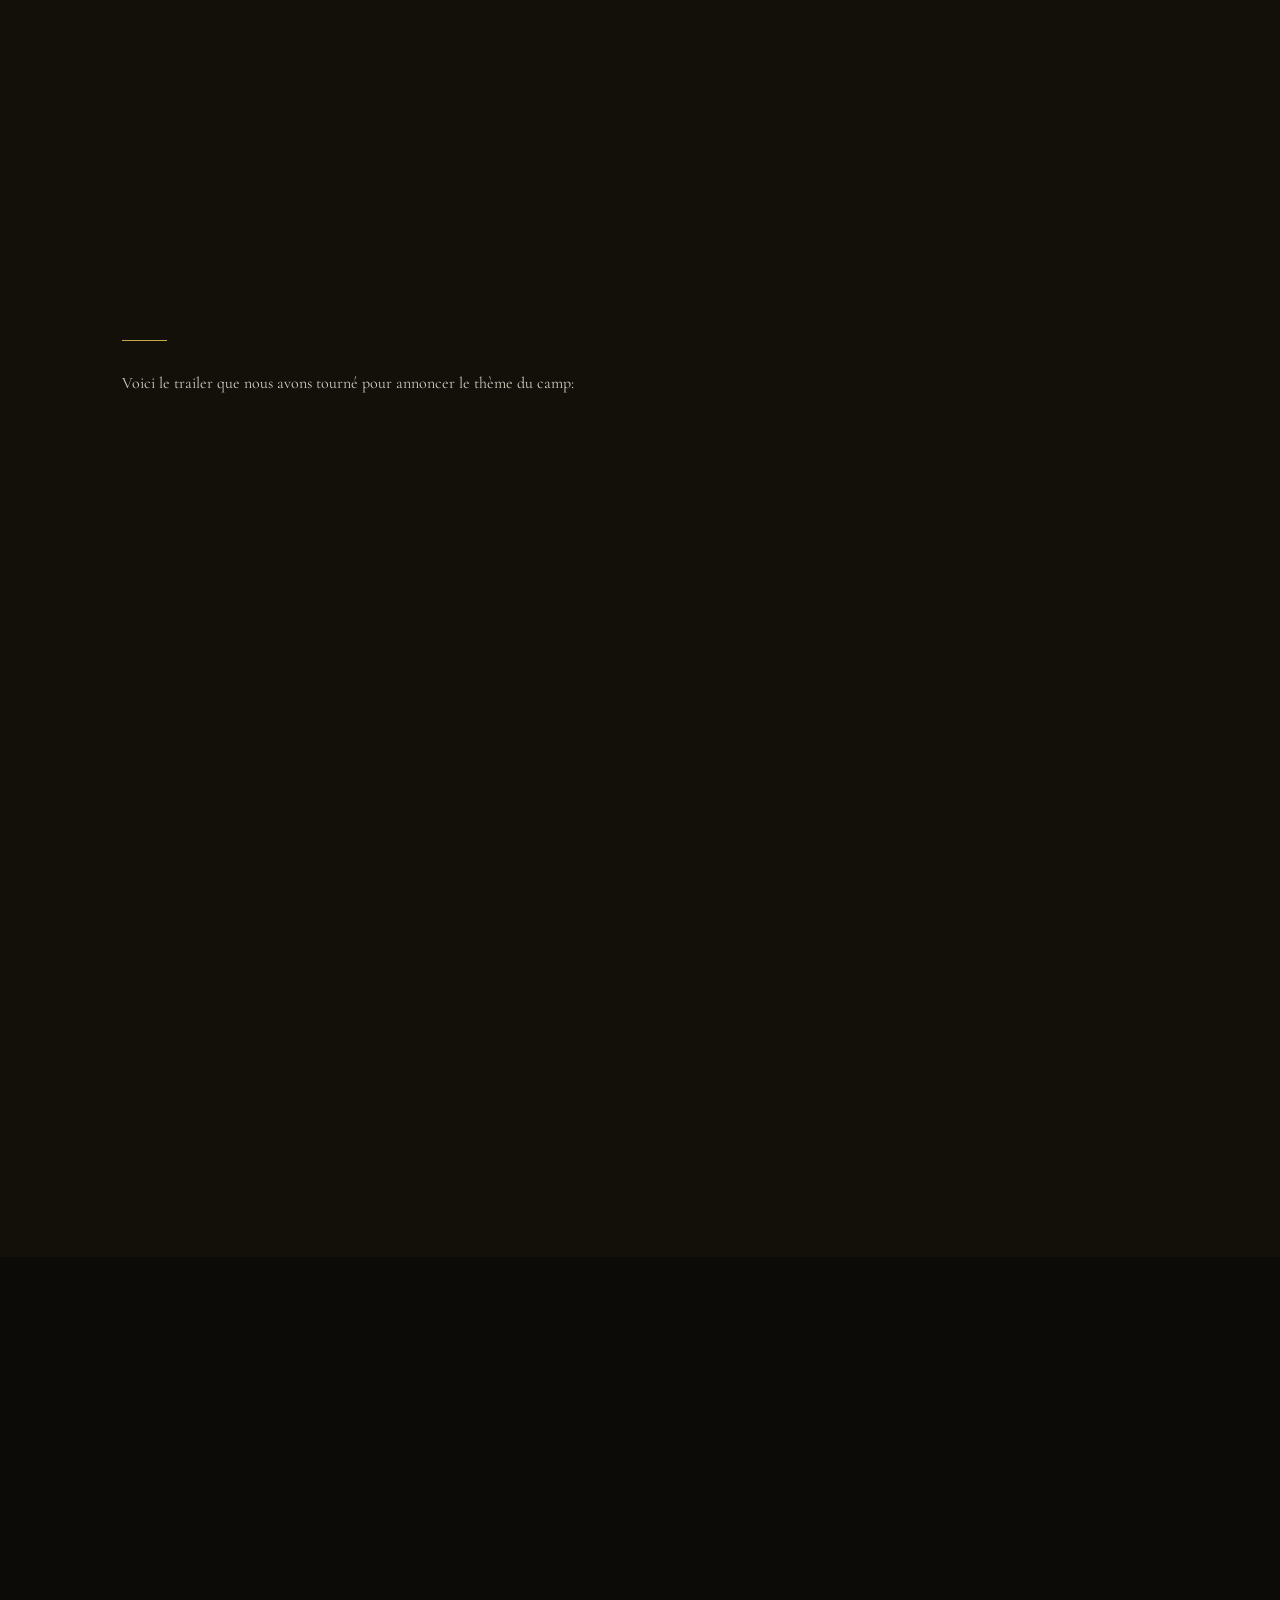
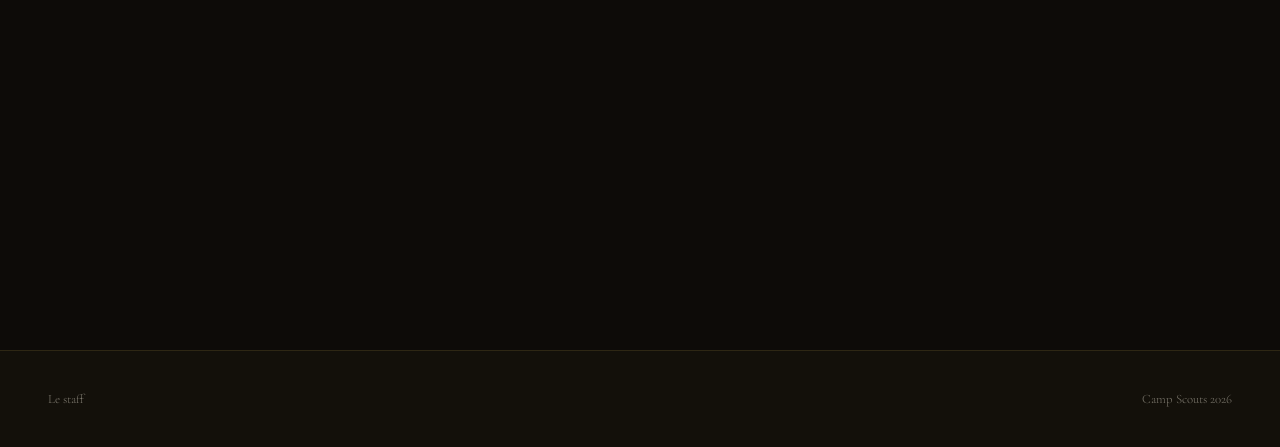
==== commit ad6a12e9: "dernières corrections" ====
--- a/index.html
+++ b/index.html
@@ -265,7 +265,7 @@
       <span class="hero-eyebrow">Juillet 2026</span>
       <h1 class="hero-title">Highland Games</h1>
       <div class="hero-rule"></div>
-      <p class="hero-sub">Phrase d'accroche (Embarquez pour l'aventure)</p>
+      <p class="hero-sub">Forgez votre légende.</p>
     </div>
     <div class="scroll-hint">
       <span>Découvrir</span>
@@ -300,7 +300,7 @@
         <p>Voici le trailer que nous avons tourné pour annoncer le thème du camp:</p>
       </div>
       <div class="video-wrapper reveal" style="margin-top: 3rem;">
-        <iframe src="https://www.youtube.com/embed/dQw4w9WgXcQ" allowfullscreen></iframe>
+        <iframe src="https://www.youtube.com/embed/zQjU85QWFl4" allowfullscreen></iframe>
       </div>
     </div>
     <!-- <div class="itinerary-banner reveal">
